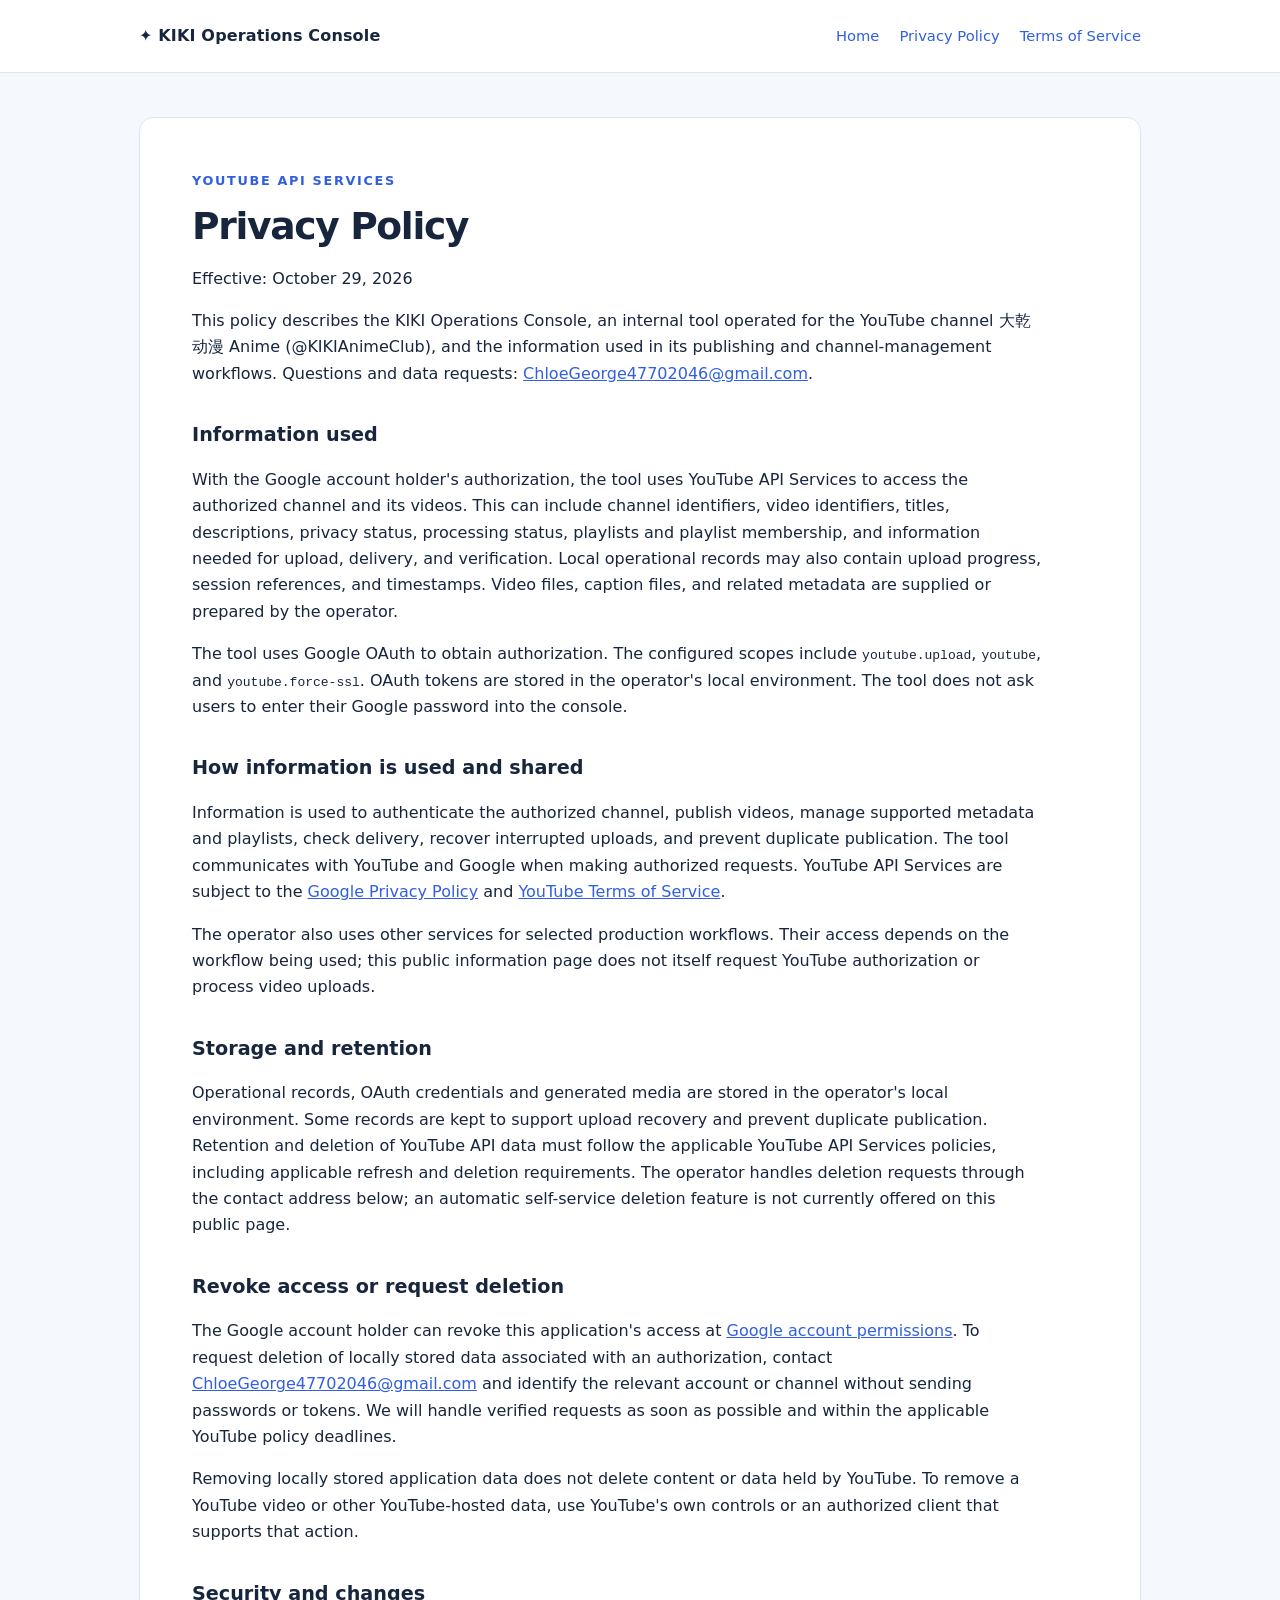
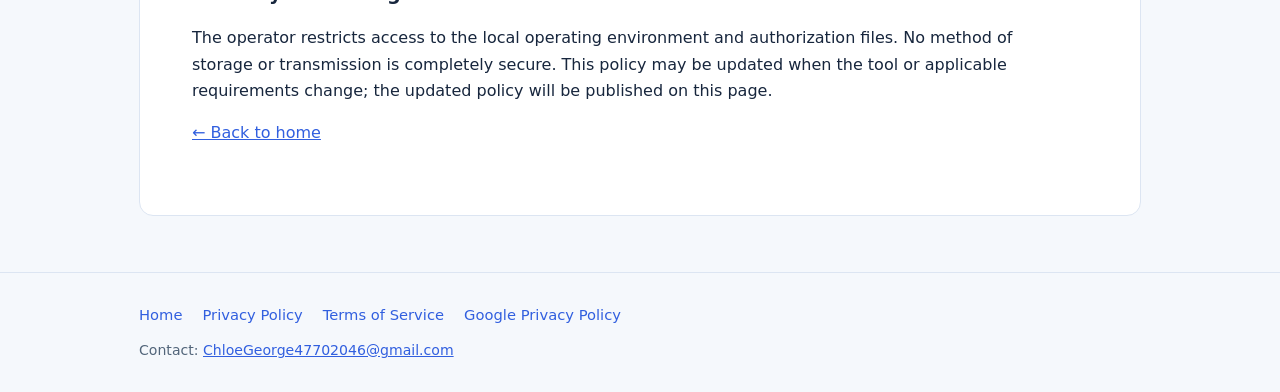
==== kiki/privacy.html @ ef0055ad "Add KIKI channel privacy.html" ====
<!doctype html><html lang="en"><head><meta charset="utf-8"><meta name="viewport" content="width=device-width,initial-scale=1"><title>Privacy Policy | KIKI Operations Console</title><link rel="stylesheet" href="style.css"></head><body><header><div class="wrap nav"><a class="brand" href="./">✦ KIKI Operations Console</a><nav class="links"><a href="./">Home</a><a href="privacy.html">Privacy Policy</a><a href="terms.html">Terms of Service</a></nav></div></header><main class="wrap"><article class="paper"><div class="eyebrow">YouTube API Services</div><h1>Privacy Policy</h1><p>Effective: October 29, 2026</p><p>This policy describes the KIKI Operations Console, an internal tool operated for the YouTube channel 大乾动漫 Anime (@KIKIAnimeClub), and the information used in its publishing and channel-management workflows. Questions and data requests: <a href="mailto:ChloeGeorge47702046@gmail.com">ChloeGeorge47702046@gmail.com</a>.</p><h2>Information used</h2><p>With the Google account holder's authorization, the tool uses YouTube API Services to access the authorized channel and its videos. This can include channel identifiers, video identifiers, titles, descriptions, privacy status, processing status, playlists and playlist membership, and information needed for upload, delivery, and verification. Local operational records may also contain upload progress, session references, and timestamps. Video files, caption files, and related metadata are supplied or prepared by the operator.</p><p>The tool uses Google OAuth to obtain authorization. The configured scopes include <code>youtube.upload</code>, <code>youtube</code>, and <code>youtube.force-ssl</code>. OAuth tokens are stored in the operator's local environment. The tool does not ask users to enter their Google password into the console.</p><h2>How information is used and shared</h2><p>Information is used to authenticate the authorized channel, publish videos, manage supported metadata and playlists, check delivery, recover interrupted uploads, and prevent duplicate publication. The tool communicates with YouTube and Google when making authorized requests. YouTube API Services are subject to the <a href="https://policies.google.com/privacy">Google Privacy Policy</a> and <a href="https://www.youtube.com/t/terms">YouTube Terms of Service</a>.</p><p>The operator also uses other services for selected production workflows. Their access depends on the workflow being used; this public information page does not itself request YouTube authorization or process video uploads.</p><h2>Storage and retention</h2><p>Operational records, OAuth credentials and generated media are stored in the operator's local environment. Some records are kept to support upload recovery and prevent duplicate publication. Retention and deletion of YouTube API data must follow the applicable YouTube API Services policies, including applicable refresh and deletion requirements. The operator handles deletion requests through the contact address below; an automatic self-service deletion feature is not currently offered on this public page.</p><h2>Revoke access or request deletion</h2><p>The Google account holder can revoke this application's access at <a href="https://security.google.com/settings/security/permissions">Google account permissions</a>. To request deletion of locally stored data associated with an authorization, contact <a href="mailto:ChloeGeorge47702046@gmail.com">ChloeGeorge47702046@gmail.com</a> and identify the relevant account or channel without sending passwords or tokens. We will handle verified requests as soon as possible and within the applicable YouTube policy deadlines.</p><p>Removing locally stored application data does not delete content or data held by YouTube. To remove a YouTube video or other YouTube-hosted data, use YouTube's own controls or an authorized client that supports that action.</p><h2>Security and changes</h2><p>The operator restricts access to the local operating environment and authorization files. No method of storage or transmission is completely secure. This policy may be updated when the tool or applicable requirements change; the updated policy will be published on this page.</p><p><a href="./">← Back to home</a></p></article></main><footer><div class="wrap"><nav class="links"><a href="./">Home</a><a href="privacy.html">Privacy Policy</a><a href="terms.html">Terms of Service</a><a href="https://policies.google.com/privacy">Google Privacy Policy</a></nav>Contact: <a href="mailto:ChloeGeorge47702046@gmail.com">ChloeGeorge47702046@gmail.com</a></div></footer></body></html>
---- kiki/style.css ----
:root{color-scheme:light;--ink:#17263d;--muted:#52657a;--accent:#315fdf;--line:#dce5f2;--bg:#f5f8fc}*{box-sizing:border-box}body{margin:0;background:var(--bg);font-family:system-ui,-apple-system,"Segoe UI",sans-serif;color:var(--ink);line-height:1.65}a{color:var(--accent)}.wrap{max-width:1050px;margin:auto;padding:0 24px}header{background:white;border-bottom:1px solid var(--line)}.nav{min-height:72px;display:flex;align-items:center;justify-content:space-between;gap:20px}.brand{font-weight:750;letter-spacing:.01em;color:var(--ink);text-decoration:none}.links{display:flex;gap:20px;flex-wrap:wrap;font-size:.92rem}.links a{text-decoration:none}.hero{padding:76px 0 50px}.eyebrow{font-size:.8rem;font-weight:750;letter-spacing:.13em;text-transform:uppercase;color:var(--accent)}h1{font-size:clamp(2rem,5vw,3.5rem);line-height:1.13;letter-spacing:-.035em;margin:14px 0 18px;max-width:800px}.lead{font-size:1.13rem;color:var(--muted);max-width:760px}.grid{display:grid;grid-template-columns:repeat(auto-fit,minmax(245px,1fr));gap:16px}.card,.paper{background:#fff;border:1px solid var(--line);border-radius:14px;padding:24px}.card h2{font-size:1.1rem;margin:0 0 8px}.card p{color:var(--muted);margin:0}.paper{margin:44px 0;padding:clamp(24px,5vw,52px)}.paper h1{font-size:2.35rem}.paper h2{margin-top:2rem;font-size:1.2rem}.paper p,.paper li{max-width:850px}.note{background:#edf3ff;border-left:4px solid var(--accent);padding:15px 18px;color:#263e69}footer{margin-top:56px;padding:30px 0;border-top:1px solid var(--line);color:var(--muted);font-size:.88rem}footer .links{margin-bottom:12px}@media(max-width:600px){.nav{align-items:flex-start;flex-direction:column;padding:14px 0}.hero{padding-top:50px}.links{gap:12px}}
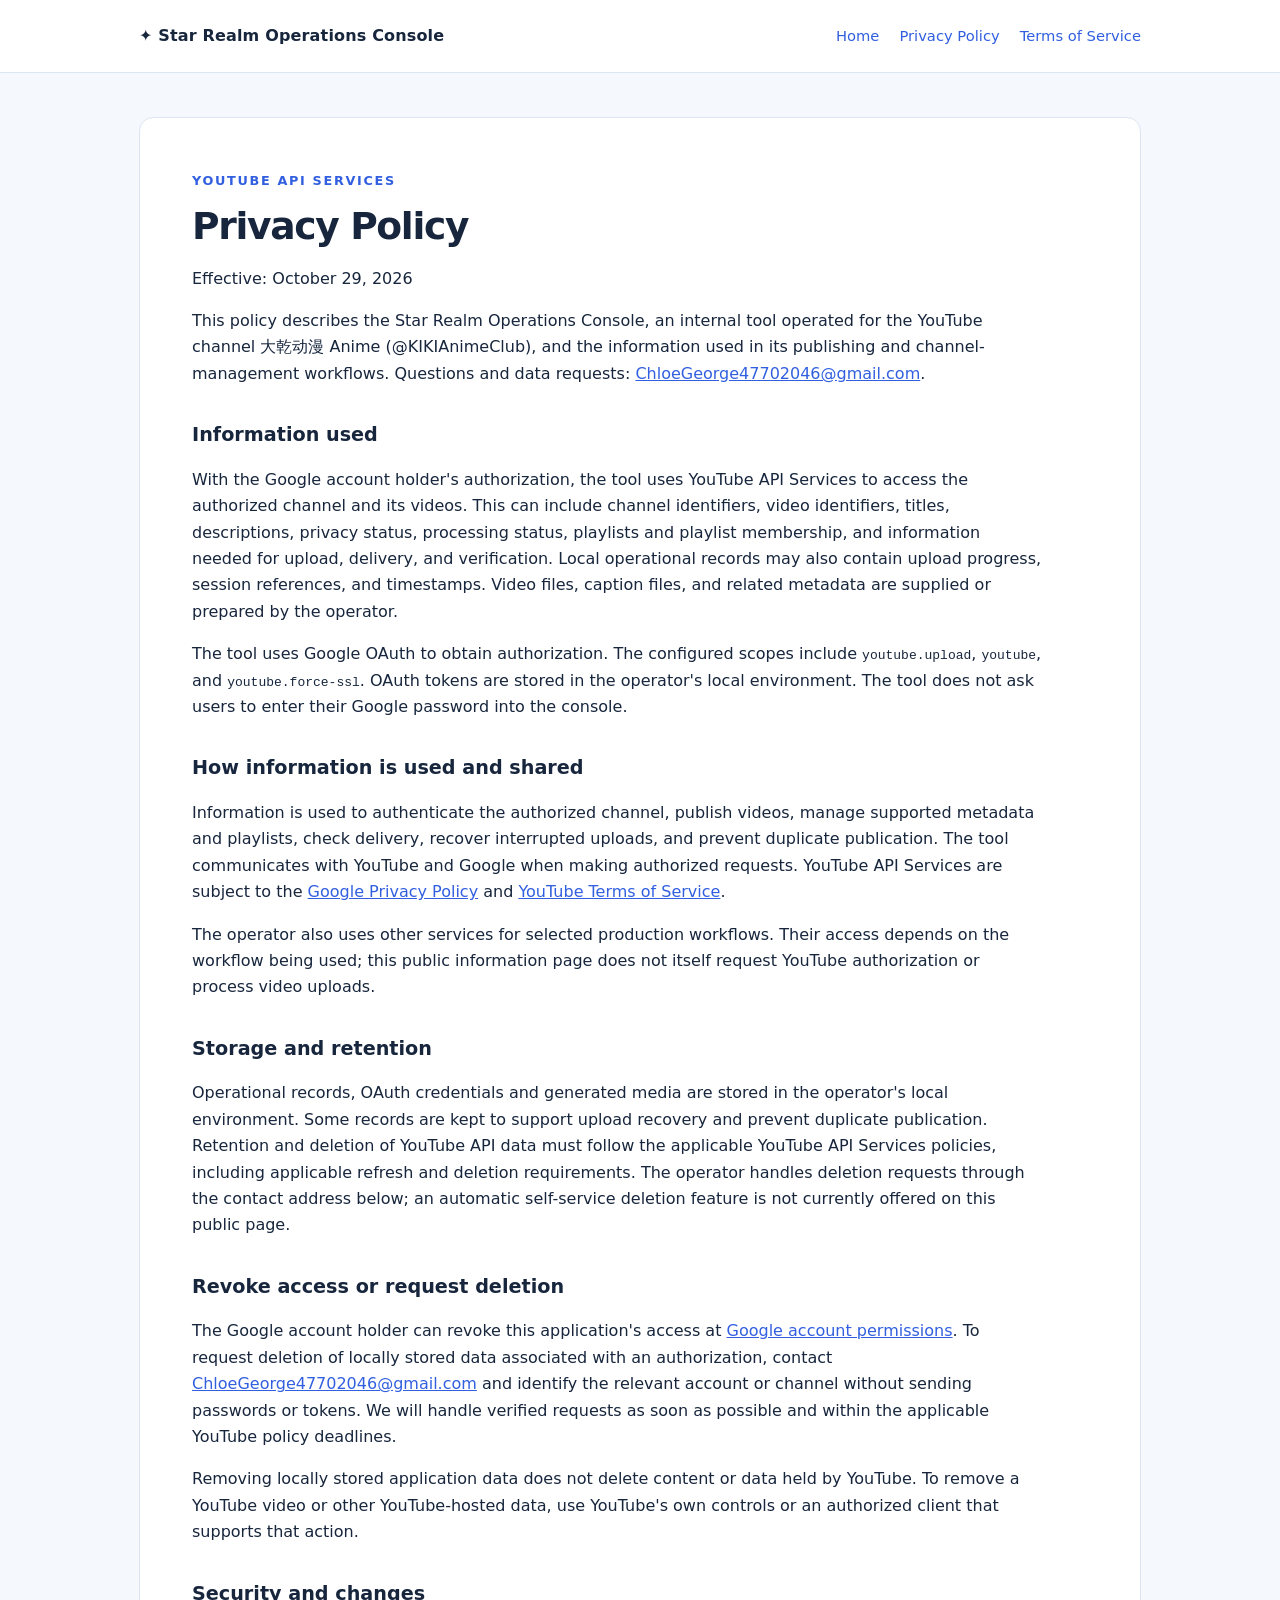
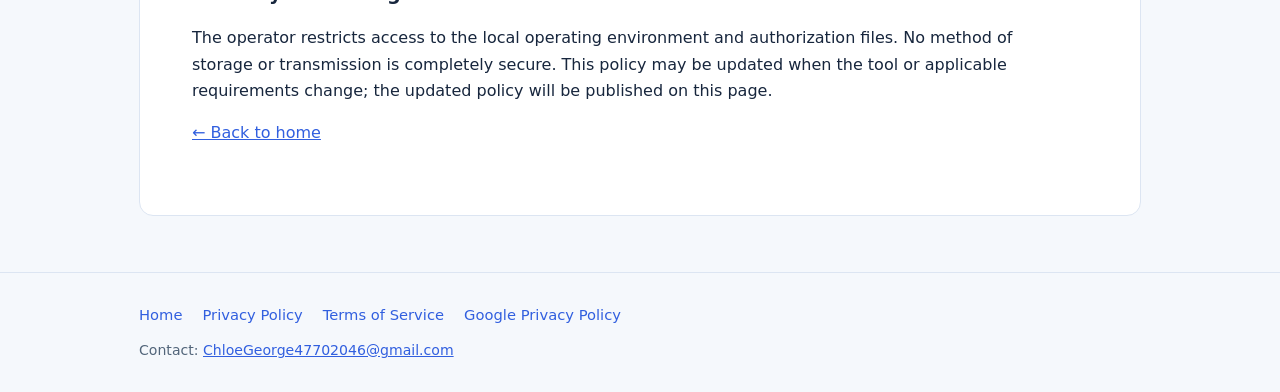
==== commit 3c8c8c1b: "Use actual console name for privacy.html" ====
--- a/kiki/privacy.html
+++ b/kiki/privacy.html
@@ -1,2 +1,2 @@
-<!doctype html><html lang="en"><head><meta charset="utf-8"><meta name="viewport" content="width=device-width,initial-scale=1"><title>Privacy Policy | KIKI Operations Console</title><link rel="stylesheet" href="style.css"></head><body><header><div class="wrap nav"><a class="brand" href="./">✦ KIKI Operations Console</a><nav class="links"><a href="./">Home</a><a href="privacy.html">Privacy Policy</a><a href="terms.html">Terms of Service</a></nav></div></header><main class="wrap"><article class="paper"><div class="eyebrow">YouTube API Services</div><h1>Privacy Policy</h1><p>Effective: October 29, 2026</p><p>This policy describes the KIKI Operations Console, an internal tool operated for the YouTube channel 大乾动漫 Anime (@KIKIAnimeClub), and the information used in its publishing and channel-management workflows. Questions and data requests: <a href="mailto:ChloeGeorge47702046@gmail.com">ChloeGeorge47702046@gmail.com</a>.</p><h2>Information used</h2><p>With the Google account holder's authorization, the tool uses YouTube API Services to access the authorized channel and its videos. This can include channel identifiers, video identifiers, titles, descriptions, privacy status, processing status, playlists and playlist membership, and information needed for upload, delivery, and verification. Local operational records may also contain upload progress, session references, and timestamps. Video files, caption files, and related metadata are supplied or prepared by the operator.</p><p>The tool uses Google OAuth to obtain authorization. The configured scopes include <code>youtube.upload</code>, <code>youtube</code>, and <code>youtube.force-ssl</code>. OAuth tokens are stored in the operator's local environment. The tool does not ask users to enter their Google password into the console.</p><h2>How information is used and shared</h2><p>Information is used to authenticate the authorized channel, publish videos, manage supported metadata and playlists, check delivery, recover interrupted uploads, and prevent duplicate publication. The tool communicates with YouTube and Google when making authorized requests. YouTube API Services are subject to the <a href="https://policies.google.com/privacy">Google Privacy Policy</a> and <a href="https://www.youtube.com/t/terms">YouTube Terms of Service</a>.</p><p>The operator also uses other services for selected production workflows. Their access depends on the workflow being used; this public information page does not itself request YouTube authorization or process video uploads.</p><h2>Storage and retention</h2><p>Operational records, OAuth credentials and generated media are stored in the operator's local environment. Some records are kept to support upload recovery and prevent duplicate publication. Retention and deletion of YouTube API data must follow the applicable YouTube API Services policies, including applicable refresh and deletion requirements. The operator handles deletion requests through the contact address below; an automatic self-service deletion feature is not currently offered on this public page.</p><h2>Revoke access or request deletion</h2><p>The Google account holder can revoke this application's access at <a href="https://security.google.com/settings/security/permissions">Google account permissions</a>. To request deletion of locally stored data associated with an authorization, contact <a href="mailto:ChloeGeorge47702046@gmail.com">ChloeGeorge47702046@gmail.com</a> and identify the relevant account or channel without sending passwords or tokens. We will handle verified requests as soon as possible and within the applicable YouTube policy deadlines.</p><p>Removing locally stored application data does not delete content or data held by YouTube. To remove a YouTube video or other YouTube-hosted data, use YouTube's own controls or an authorized client that supports that action.</p><h2>Security and changes</h2><p>The operator restricts access to the local operating environment and authorization files. No method of storage or transmission is completely secure. This policy may be updated when the tool or applicable requirements change; the updated policy will be published on this page.</p><p><a href="./">← Back to home</a></p></article></main><footer><div class="wrap"><nav class="links"><a href="./">Home</a><a href="privacy.html">Privacy Policy</a><a href="terms.html">Terms of Service</a><a href="https://policies.google.com/privacy">Google Privacy Policy</a></nav>Contact: <a href="mailto:ChloeGeorge47702046@gmail.com">ChloeGeorge47702046@gmail.com</a></div></footer></body></html>
+<!doctype html><html lang="en"><head><meta charset="utf-8"><meta name="viewport" content="width=device-width,initial-scale=1"><title>Privacy Policy | Star Realm Operations Console</title><link rel="stylesheet" href="style.css"></head><body><header><div class="wrap nav"><a class="brand" href="./">✦ Star Realm Operations Console</a><nav class="links"><a href="./">Home</a><a href="privacy.html">Privacy Policy</a><a href="terms.html">Terms of Service</a></nav></div></header><main class="wrap"><article class="paper"><div class="eyebrow">YouTube API Services</div><h1>Privacy Policy</h1><p>Effective: October 29, 2026</p><p>This policy describes the Star Realm Operations Console, an internal tool operated for the YouTube channel 大乾动漫 Anime (@KIKIAnimeClub), and the information used in its publishing and channel-management workflows. Questions and data requests: <a href="mailto:ChloeGeorge47702046@gmail.com">ChloeGeorge47702046@gmail.com</a>.</p><h2>Information used</h2><p>With the Google account holder's authorization, the tool uses YouTube API Services to access the authorized channel and its videos. This can include channel identifiers, video identifiers, titles, descriptions, privacy status, processing status, playlists and playlist membership, and information needed for upload, delivery, and verification. Local operational records may also contain upload progress, session references, and timestamps. Video files, caption files, and related metadata are supplied or prepared by the operator.</p><p>The tool uses Google OAuth to obtain authorization. The configured scopes include <code>youtube.upload</code>, <code>youtube</code>, and <code>youtube.force-ssl</code>. OAuth tokens are stored in the operator's local environment. The tool does not ask users to enter their Google password into the console.</p><h2>How information is used and shared</h2><p>Information is used to authenticate the authorized channel, publish videos, manage supported metadata and playlists, check delivery, recover interrupted uploads, and prevent duplicate publication. The tool communicates with YouTube and Google when making authorized requests. YouTube API Services are subject to the <a href="https://policies.google.com/privacy">Google Privacy Policy</a> and <a href="https://www.youtube.com/t/terms">YouTube Terms of Service</a>.</p><p>The operator also uses other services for selected production workflows. Their access depends on the workflow being used; this public information page does not itself request YouTube authorization or process video uploads.</p><h2>Storage and retention</h2><p>Operational records, OAuth credentials and generated media are stored in the operator's local environment. Some records are kept to support upload recovery and prevent duplicate publication. Retention and deletion of YouTube API data must follow the applicable YouTube API Services policies, including applicable refresh and deletion requirements. The operator handles deletion requests through the contact address below; an automatic self-service deletion feature is not currently offered on this public page.</p><h2>Revoke access or request deletion</h2><p>The Google account holder can revoke this application's access at <a href="https://security.google.com/settings/security/permissions">Google account permissions</a>. To request deletion of locally stored data associated with an authorization, contact <a href="mailto:ChloeGeorge47702046@gmail.com">ChloeGeorge47702046@gmail.com</a> and identify the relevant account or channel without sending passwords or tokens. We will handle verified requests as soon as possible and within the applicable YouTube policy deadlines.</p><p>Removing locally stored application data does not delete content or data held by YouTube. To remove a YouTube video or other YouTube-hosted data, use YouTube's own controls or an authorized client that supports that action.</p><h2>Security and changes</h2><p>The operator restricts access to the local operating environment and authorization files. No method of storage or transmission is completely secure. This policy may be updated when the tool or applicable requirements change; the updated policy will be published on this page.</p><p><a href="./">← Back to home</a></p></article></main><footer><div class="wrap"><nav class="links"><a href="./">Home</a><a href="privacy.html">Privacy Policy</a><a href="terms.html">Terms of Service</a><a href="https://policies.google.com/privacy">Google Privacy Policy</a></nav>Contact: <a href="mailto:ChloeGeorge47702046@gmail.com">ChloeGeorge47702046@gmail.com</a></div></footer></body></html>
 
